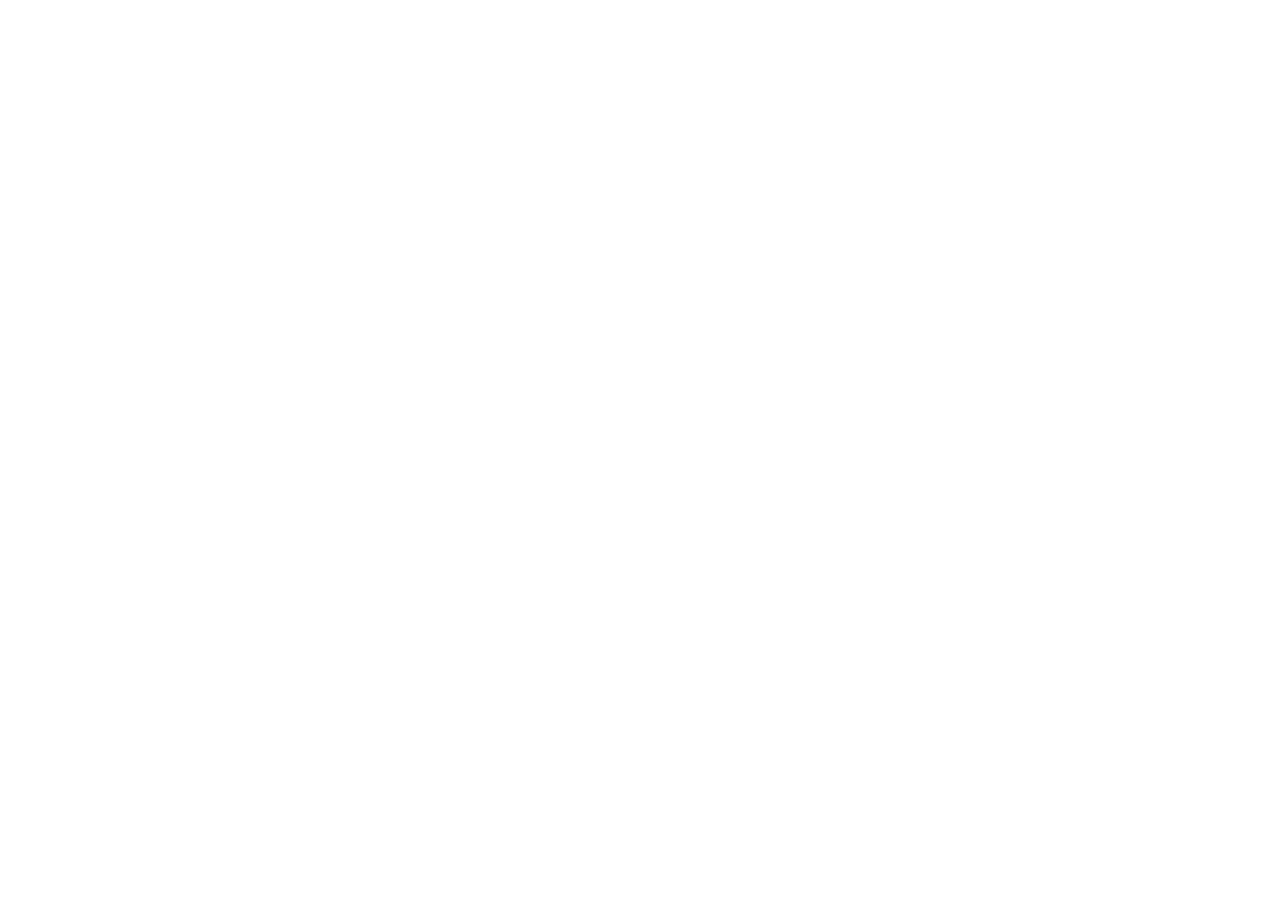
==== patentip/index.html @ 71cf48d3 "yo" ====
<!DOCTYPE html>
<html lang="en">
<head>
    <meta charset="UTF-8">
    <meta name="viewport" content="width=device-width, initial-scale=1.0">
    <meta http-equiv="X-UA-Compatible" content="ie=edge">
    <title>Document</title>
</head>
<body>
    
</body>
</html>
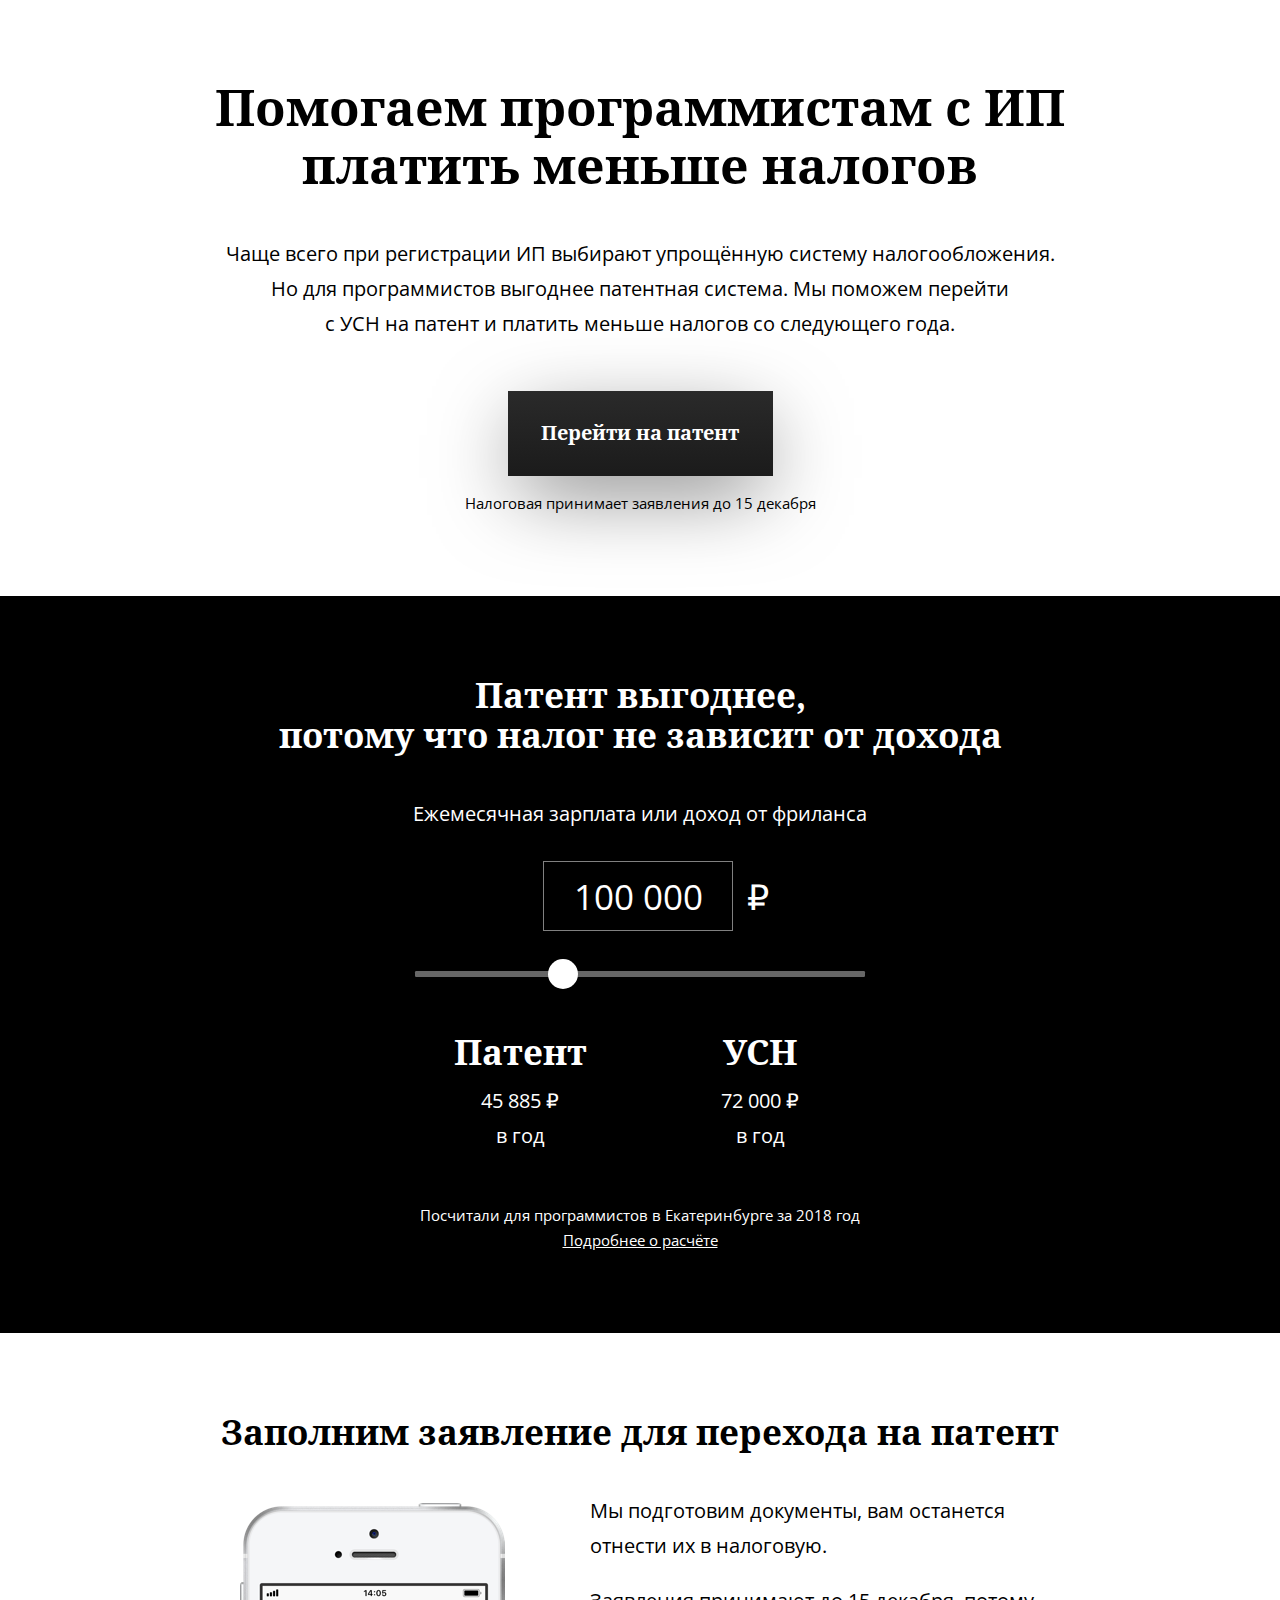
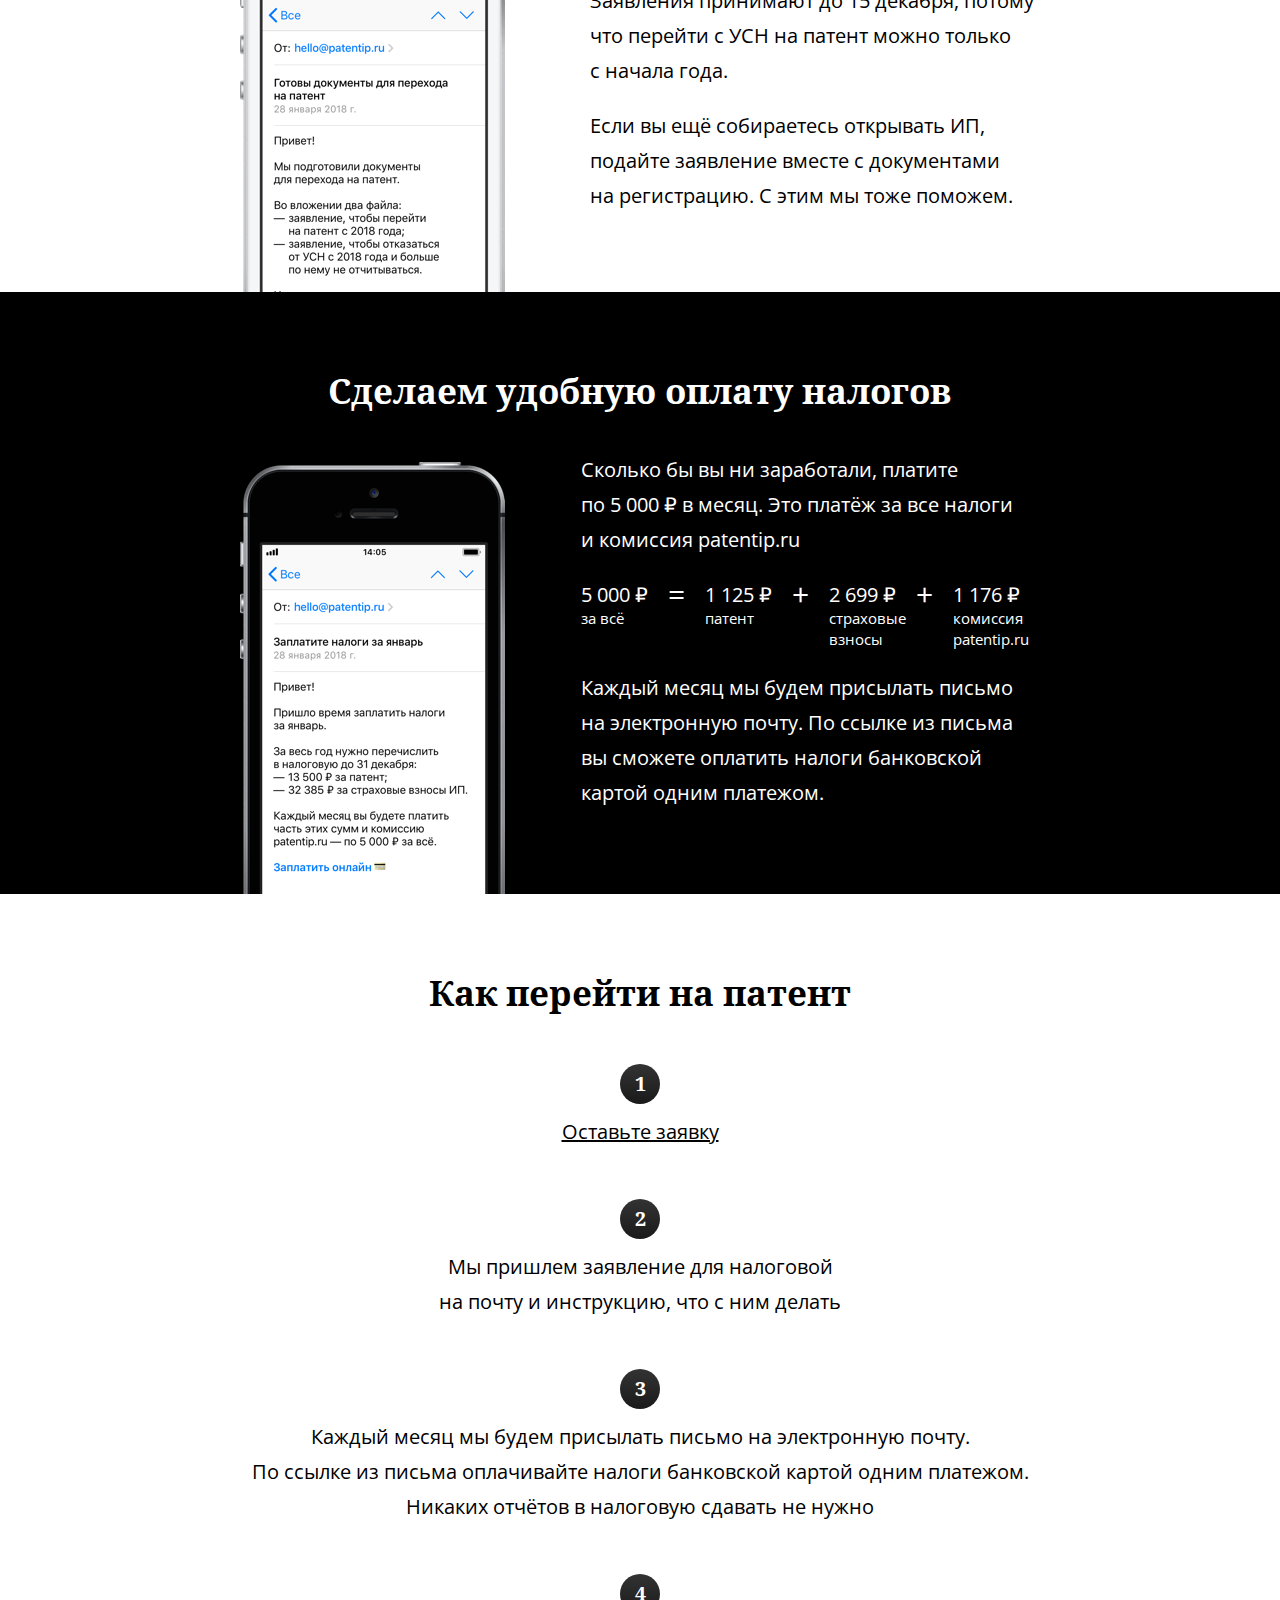
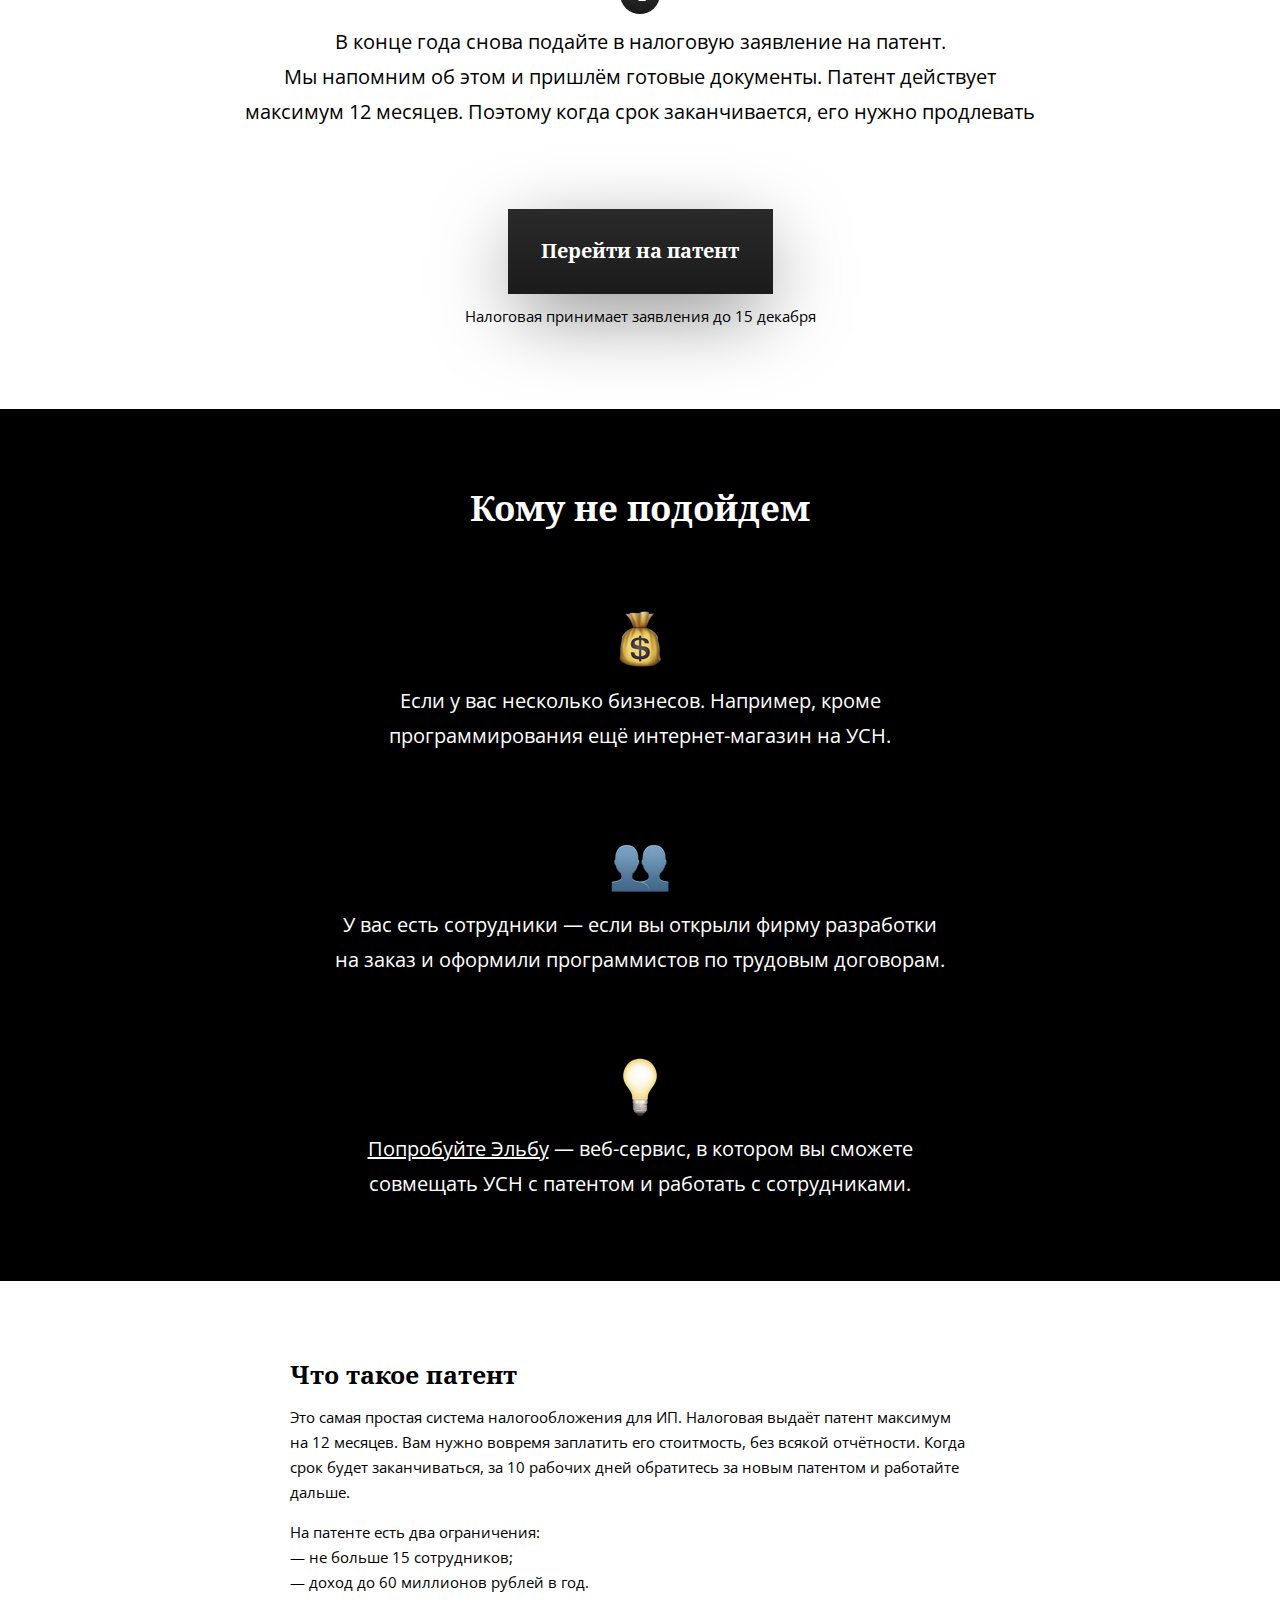
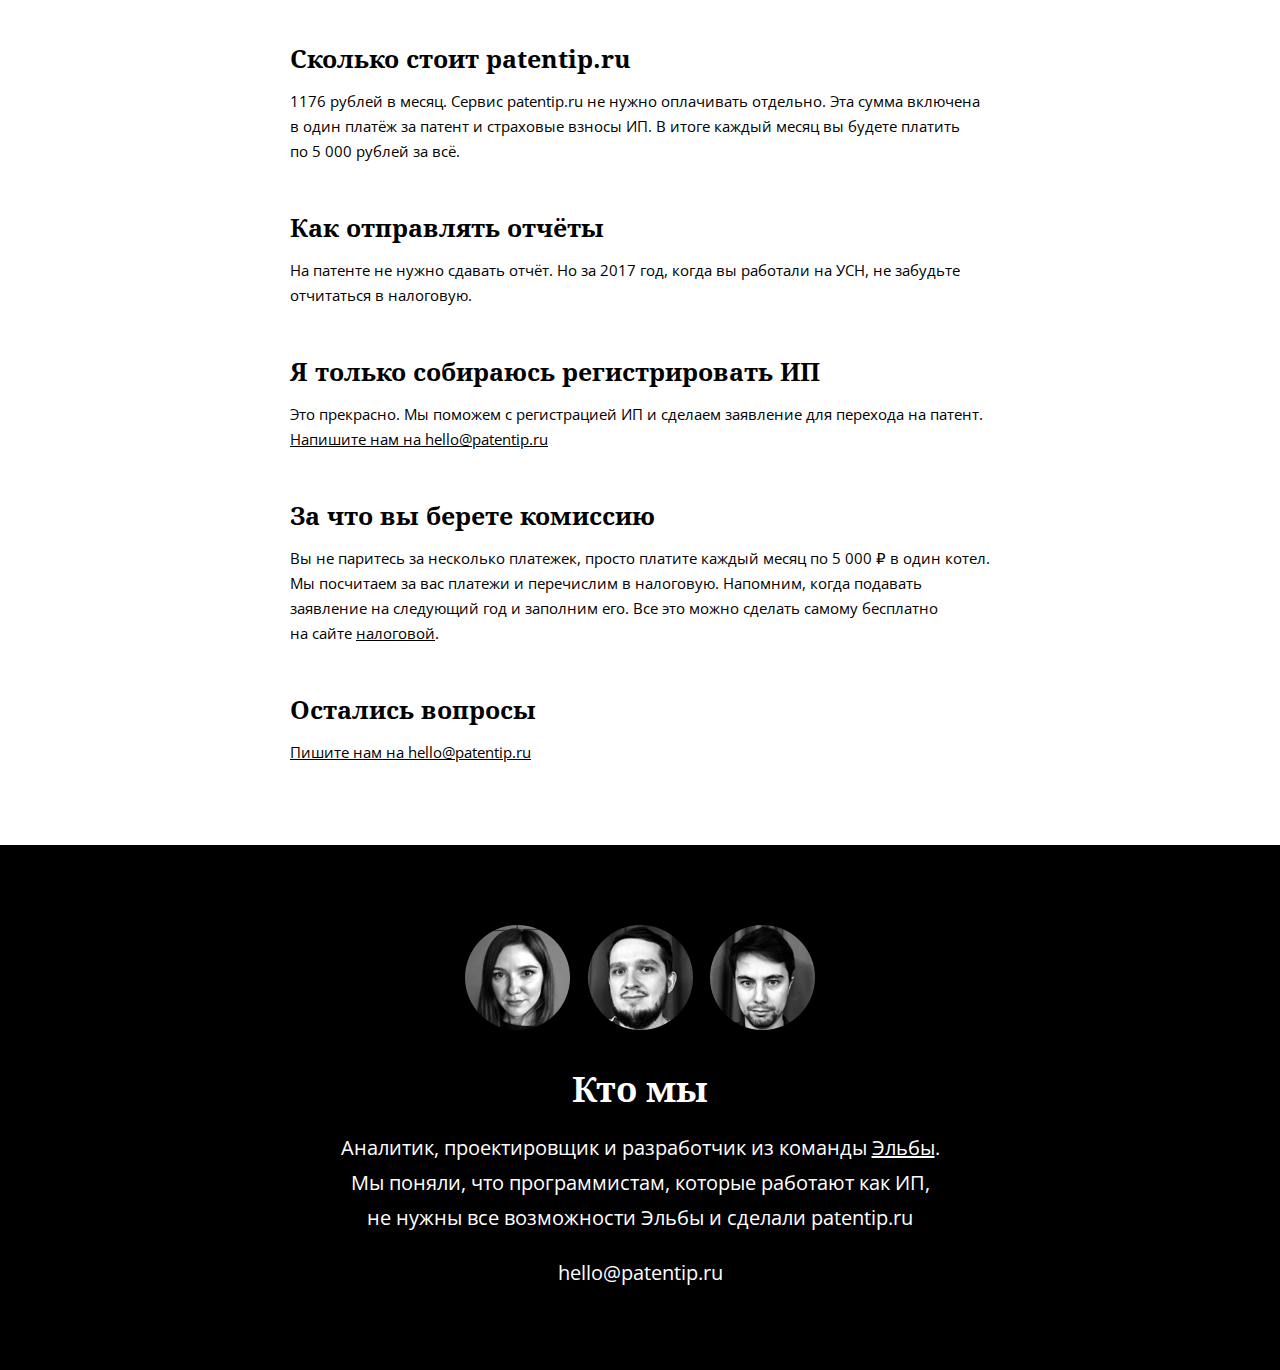
==== commit 71e2b000: "patentip" ====
--- a/patentip/index.html
+++ b/patentip/index.html
@@ -1,12 +1,329 @@
-<!DOCTYPE html>
+<!doctype html>
 <html lang="en">
+
 <head>
-    <meta charset="UTF-8">
-    <meta name="viewport" content="width=device-width, initial-scale=1.0">
-    <meta http-equiv="X-UA-Compatible" content="ie=edge">
-    <title>Document</title>
+  <title>Патент для ИП</title>
+  <meta charset="utf-8">
+  <meta name="viewport" content="width=device-width, initial-scale=1">
+  <link href="https://fonts.googleapis.com/css?family=Open+Sans" rel="stylesheet">
+  <link rel="stylesheet" href="style.css">
+  <script type="text/javascript"> (function (d, w, c) { (w[c] = w[c] || []).push(function () { try { w.yaCounter46892529 = new Ya.Metrika({ id: 46892529, clickmap: true, trackLinks: true, accurateTrackBounce: true, webvisor: true }); } catch (e) { } }); var n = d.getElementsByTagName("script")[0], s = d.createElement("script"), f = function () { n.parentNode.insertBefore(s, n); }; s.type = "text/javascript"; s.async = true; s.src = "https://mc.yandex.ru/metrika/watch.js"; if (w.opera == "[object Opera]") { d.addEventListener("DOMContentLoaded", f, false); } else { f(); } })(document, window, "yandex_metrika_callbacks"); </script>
+  <noscript>
+    <div>
+      <img src="https://mc.yandex.ru/watch/46892529" style="position:absolute; left:-9999px;" alt="" />
+    </div>
+  </noscript>
 </head>
-<body>
-    
+
+<body class="text-center">
+  <div class="white container margin-auto xl-bottom-padding">
+    <p class="xl-text serif xl-top-margin">
+      Помогаем программистам с&nbsp;ИП платить меньше налогов
+    </p>
+    <p class="text sans m-top-margin">
+      Чаще всего при регистрации&nbsp;ИП выбирают упрощённую систему налогообложения.
+      <br>Но&nbsp;для программистов выгоднее патентная система. Мы&nbsp;поможем перейти
+      <br>с&nbsp;УСН на&nbsp;патент и&nbsp;платить меньше налогов со&nbsp;следующего года.
+    </p>
+    <button class="btn m-btn text serif l-top-margin js-buy">Перейти на&nbsp;патент</button>
+    <p class="xs-text sans line-top-margin">Налоговая принимает заявления до&nbsp;15&nbsp;декабря</p>
+  </div>
+  <div class="black xl-top-padding xl-bottom-padding">
+    <div class="container margin-auto">
+      <p class="l-text serif">Патент выгоднее,
+        <br>потому что налог не&nbsp;зависит от&nbsp;дохода</p>
+      <div class="mobile-container margin-auto">
+        <p class="text sans m-top-margin">Ежемесячная зарплата или доход от&nbsp;фриланса</p>
+      </div>
+      <div>
+        <div class="ruble-row">
+          <input class="s-top-margin price-input black text-center l-text sans" id="profitText" type="text" value="100 000">
+          <span class="ruble-sign sans l-text">₽</span>
+        </div>
+      </div>
+      <input class="m-top-margin profit-range" id="profitRange" type="range" min="0" max="19" value="6" step="1">
+    </div>
+    <div class="tax-flex-container margin-auto tax-top-margin l-bottom-margin">
+      <div class="tax-flex-item">
+        <p class="l-text serif xs-bottom-margin text-left-mobile">Патент</p>
+        <p class="tax-price text sans text-right-mobile">
+          <span id="patentTotal">45&nbsp;885</span>&nbsp;₽</p>
+        <p class="text sans desktop-only">в&nbsp;год</p>
+      </div>
+      <div class="tax-flex-item">
+        <p class="l-text serif xs-bottom-margin text-left-mobile">УСН</p>
+        <p class="tax-price text sans text-right-mobile">
+          <span id="usnTotal">72&nbsp;000</span>&nbsp;₽</p>
+        <p class="text sans desktop-only">в&nbsp;год</p>
+      </div>
+    </div>
+    <p class="desktop-only xs-text sans">Посчитали для программистов в&nbsp;Екатеринбурге за&nbsp;2018 год</p>
+    <p class="mobile-only xs-text sans">
+      Суммы посчитаны
+      <br>для программистов с&nbsp;пропиской
+      <br>в&nbsp;Екатеринбурге и&nbsp;Свердловской области</p>
+    <div>
+      <a class="xs-text sans" href="https://goo.gl/5ZdKts" target="_blank">Подробнее о&nbsp;расчёте</a>
+    </div>
+  </div>
+  <div class="white xl-top-padding">
+    <div class="container margin-auto">
+      <div class="title-container-mobile text-center margin-auto">
+        <p class="l-text serif">Заполним заявление для перехода на&nbsp;патент</p>
+      </div>
+      <div class="iphone-flex-container l-top-margin margin-auto">
+        <div class="iphone iphone-white">
+        </div>
+        <div class="iphone-text text sans text-left iphone-top-margin-mobile">
+          <p>Мы&nbsp;подготовим документы, вам останется
+            <br>отнести их&nbsp;в&nbsp;налоговую.
+          </p>
+          <p class="line-top-margin">Заявления принимают до&nbsp;15&nbsp;декабря, потому что перейти с&nbsp;УСН на&nbsp;патент можно
+            только с&nbsp;начала года.
+          </p>
+          <p class="line-top-margin">Если вы&nbsp;ещё собираетесь открывать&nbsp;ИП, подайте заявление вместе с&nbsp;документами
+            на&nbsp;регистрацию. С&nbsp;этим мы&nbsp;тоже поможем.
+          </p>
+        </div>
+      </div>
+    </div>
+  </div>
+  <div class="black xl-top-padding">
+    <div class="container margin-auto">
+      <p class="l-text serif">Сделаем удобную оплату налогов</p>
+      <div class="iphone-flex-container l-top-margin margin-auto">
+        <div class="iphone iphone-black">
+        </div>
+        <div class="iphone-text iphone-top-margin-mobile text sans text-left">
+          <p>Сколько&nbsp;бы вы&nbsp;ни&nbsp;заработали, платите по&nbsp;5&nbsp;000&nbsp;₽ в&nbsp;месяц.
+            Это платёж за&nbsp;все налоги и&nbsp;комиссия patentip.ru
+          </p>
+          <div class="calc-row line-top-margin desktop-only">
+            <div class="calc-col">
+              <p>5&nbsp;000&nbsp;₽</p>
+              <p class="xs-text calc-top-margin">за&nbsp;всё</p>
+            </div>
+            <div class="calc-col">
+              <p class="symbol-text">=</p>
+            </div>
+            <div class="calc-col">
+              <p>1&nbsp;125&nbsp;₽</p>
+              <p class="xs-text calc-top-margin">патент</p>
+            </div>
+            <div class="calc-col">
+              <p class="symbol-text">+</p>
+            </div>
+            <div class="calc-col">
+              <p>2&nbsp;699&nbsp;₽</p>
+              <p class="xs-text calc-top-margin">страховые взносы</p>
+            </div>
+            <div class="calc-col">
+              <p class="symbol-text">+</p>
+            </div>
+            <div class="calc-col">
+              <p>1&nbsp;176&nbsp;₽</p>
+              <p class="xs-text calc-top-margin">комиссия patentip.ru</p>
+            </div>
+          </div>
+          <div class="mobile-only iphone-top-margin-mobile">
+            <div class="mobile-calc-container margin-auto">
+              <div class="mobile-calc-row">
+                <span class="inline-block text-right mobile-calc-price">1&nbsp;125&nbsp;₽</span>
+                <span class="inline-block text-left mobile-calc-label">патент</span>
+              </div>
+              <div class="mobile-calc-row">
+                <span class="inline-block text-right mobile-calc-price">+&nbsp;2&nbsp;699&nbsp;₽</span>
+                <span class="inline-block text-left mobile-calc-label">страховые взносы</span>
+              </div>
+              <div class="mobile-calc-row">
+                <span class="inline-block text-right mobile-calc-price">+&nbsp;1&nbsp;176&nbsp;₽ </span>
+                <span class="inline-block text-left mobile-calc-label">комиссия patentip.ru</span>
+              </div>
+              <hr class="faded-text s-top-margin">
+              <div class="mobile-calc-row s-top-margin">
+                <span class="inline-block text-right mobile-calc-price">5&nbsp;000&nbsp;₽ </span>
+                <span class="inline-block text-left mobile-calc-label">за&nbsp;всё</span>
+              </div>
+            </div>
+          </div>
+          <p class="line-top-margin">
+            Каждый месяц мы&nbsp;будем присылать письмо на&nbsp;электронную почту. По&nbsp;ссылке из&nbsp;письма
+            вы&nbsp;сможете оплатить налоги банковской картой одним платежом.
+          </p>
+        </div>
+      </div>
+    </div>
+  </div>
+  <div class="white xl-top-padding xl-bottom-padding">
+    <div class="container margin-auto">
+      <p class="l-text serif">Как перейти на&nbsp;патент</p>
+
+      <div class="step-circle margin-auto l-top-margin xs-bottom-margin">
+        <p class="white-text serif text">1</p>
+      </div>
+      <span class="underline pointer text sans js-buy">Оставьте заявку</span>
+
+      <div class="step-circle margin-auto l-top-margin xs-bottom-margin">
+        <p class="white-text serif text">2</p>
+      </div>
+      <p class="sans text">Мы&nbsp;пришлем заявление для налоговой
+        <br>на&nbsp;почту и&nbsp;инструкцию, что с&nbsp;ним делать
+      </p>
+
+      <div class="step-circle margin-auto l-top-margin xs-bottom-margin">
+        <p class="white-text serif text">3</p>
+      </div>
+      <p class="sans text">Каждый месяц мы&nbsp;будем присылать письмо на&nbsp;электронную почту.
+        <br>По&nbsp;ссылке из&nbsp;письма оплачивайте налоги банковской картой одним платежом.
+        <br>Никаких отчётов в&nbsp;налоговую сдавать не&nbsp;нужно
+      </p>
+
+      <div class="step-circle margin-auto l-top-margin xs-bottom-margin">
+        <p class="white-text serif text">4</p>
+      </div>
+      <p class="sans text">В&nbsp;конце года снова подайте в&nbsp;налоговую заявление на&nbsp;патент.
+        <br>Мы&nbsp;напомним об&nbsp;этом и&nbsp;пришлём готовые документы. Патент действует
+        <br>максимум 12&nbsp;месяцев. Поэтому когда срок заканчивается, его нужно продлевать
+      </p>
+      <button class="btn m-btn text serif xl-top-margin xs-bottom-margin js-buy">Перейти на&nbsp;патент</button>
+      <p class="sans xs-text">Налоговая принимает заявления до&nbsp;15&nbsp;декабря</p>
+    </div>
+  </div>
+  <div class="black xl-top-padding xl-bottom-padding">
+    <div class="container margin-auto">
+      <p class="l-text serif title-container-mobile margin-auto">Кому не&nbsp;подойдем</p>
+      <div class="xl-top-margin xs-bottom-margin">
+        <img src="img/money-desktop.png">
+      </div>
+      <div class="margin-auto reject-container">
+        <p class="text sans">
+          Если у&nbsp;вас несколько бизнесов. Например, кроме программирования ещё интернет-магазин на&nbsp;УСН.
+        </p>
+      </div>
+
+      <div class="xl-top-margin xs-bottom-margin">
+        <img src="img/guys-desktop.png">
+      </div>
+      <div class="margin-auto reject-container">
+        <p class="text sans">
+          У&nbsp;вас есть сотрудники&nbsp;&mdash; если вы&nbsp;открыли фирму разработки на&nbsp;заказ и&nbsp;оформили
+          программистов по&nbsp;трудовым договорам.
+        </p>
+      </div>
+
+      <div class="xl-top-margin xs-bottom-margin">
+        <img src="img/lightbulb-desktop.png">
+      </div>
+      <div class="margin-auto reject-container">
+        <p class="text sans">
+          <a href="https://e-kontur.ru/?utm_source=patentip&utm_campain=patentip" target="_blank">Попробуйте Эльбу</a>&nbsp;&mdash; веб-сервис, в&nbsp;котором вы&nbsp;сможете совмещать УСН
+          с&nbsp;патентом и&nbsp;работать с&nbsp;сотрудниками.
+        </p>
+      </div>
+    </div>
+  </div>
+  <div class="white xl-top-padding xl-bottom-padding text-left">
+    <div class="qa-container margin-auto">
+      <p class="m-text serif">Что такое патент</p>
+      <p class="xs-text sans line-top-margin">
+        Это самая простая система налогообложения для ИП. Налоговая выдаёт патент максимум на&nbsp;12&nbsp;месяцев.
+        Вам нужно вовремя заплатить его стоитмость, без всякой отчётности. Когда срок будет заканчиваться,
+        за&nbsp;10&nbsp;рабочих дней обратитесь за&nbsp;новым патентом и&nbsp;работайте дальше.
+      </p>
+      <p class="xs-text sans line-top-margin">На&nbsp;патенте есть два ограничения:</p>
+      <p class="xs-text sans">&mdash;&nbsp;не&nbsp;больше 15&nbsp;сотрудников;</p>
+      <p class="xs-text sans">&mdash;&nbsp;доход до&nbsp;60&nbsp;миллионов рублей в&nbsp;год.</p>
+
+      <p class="m-text serif l-top-margin">Сколько стоит patentip.ru</p>
+      <p class="xs-text sans line-top-margin">
+        1176 рублей в&nbsp;месяц. Сервис patentip.ru не&nbsp;нужно оплачивать отдельно. Эта сумма включена в&nbsp;один
+        платёж за&nbsp;патент и&nbsp;страховые взносы ИП. В&nbsp;итоге каждый месяц вы&nbsp;будете платить
+        по&nbsp;5&nbsp;000 рублей за&nbsp;всё.
+      </p>
+
+      <p class="m-text serif l-top-margin">Как отправлять отчёты</p>
+      <p class="xs-text sans line-top-margin">
+        На&nbsp;патенте не&nbsp;нужно сдавать отчёт. Но&nbsp;за&nbsp;2017&nbsp;год, когда вы&nbsp;работали на&nbsp;УСН,
+        не&nbsp;забудьте отчитаться в&nbsp;налоговую.
+      </p>
+
+      <p class="m-text serif l-top-margin">Я&nbsp;только собираюсь регистрировать ИП</p>
+      <p class="xs-text sans line-top-margin">
+        Это прекрасно. Мы&nbsp;поможем с&nbsp;регистрацией&nbsp;ИП и&nbsp;сделаем заявление для перехода на&nbsp;патент.
+        <a class="block" href="mailto:hello@patentip.ru">Напишите нам на&nbsp;hello@patentip.ru</a>
+      </p>
+
+      <p class="m-text serif l-top-margin">За&nbsp;что вы&nbsp;берете комиссию</p>
+      <p class="xs-text sans line-top-margin">
+        Вы&nbsp;не&nbsp;паритесь за&nbsp;несколько платежек, просто платите каждый месяц по&nbsp;5&nbsp;000&nbsp;₽
+        в&nbsp;один котел. Мы&nbsp;посчитаем за&nbsp;вас платежи и&nbsp;перечислим в&nbsp;налоговую.
+        Напомним, когда подавать заявление на&nbsp;следующий год и&nbsp;заполним его. Все это можно сделать
+        самому бесплатно на&nbsp;сайте
+        <a href="https://www.nalog.ru/rn66/ip/ip_pay_taxes/patent/" target="_blank">налоговой</a>.
+      </p>
+
+      <p class="m-text serif l-top-margin">Остались вопросы</p>
+      <p class="line-top-margin xs-text sans ">
+        <a href="mailto:hello@patentip.ru">Пишите нам на&nbsp;hello@patentip.ru</a>
+      </p>
+    </div>
+  </div>
+  <div class="black xl-top-padding xl-bottom-padding">
+    <div class="container margin-auto">
+      <div class="margin-auto flex-between portrait-container">
+        <div class="portrait portrait-olya"></div>
+        <div class="portrait portrait-nikita"></div>
+        <div class="portrait portrait-vitya"></div>
+      </div>
+      <p class="l-text serif m-top-margin">Кто мы</p>
+      <div class="margin-auto who-container">
+        <p class="sans text line-top-margin">
+          Аналитик, проектировщик и&nbsp;разработчик из&nbsp;команды
+          <a href="https://e-kontur.ru/?utm_source=patentip&utm_campain=patentip" target="_blank">Эльбы</a>. Мы&nbsp;поняли, что программистам, которые работают как&nbsp;ИП, не&nbsp;нужны все
+          возможности Эльбы и&nbsp;сделали patentip.ru
+        </p>
+      </div>
+      <p class="line-top-margin text sans">
+        <a class="hover-underline" href="mailto:hello@patentip.ru">
+          hello@patentip.ru
+        </a>
+      </p>
+    </div>
+  </div>
+
+  <div class="modal-backdrop hidden" id="modalBackdrop">
+  </div>
+  <div class="modal-container hidden" id="modalContainer">
+    <div class="modal white">
+      <div class="modal-content" id="contactForm">
+        <span class="xl-text faded-text cross pointer js-closeModal desktop-only">&times;</span>
+        <p class="serif l-text">
+          Заявка для перехода на&nbsp;патент
+        </p>
+        <p class="sans text line-top-margin">
+          Оставьте ИНН, адрес и&nbsp;почту.
+          <br>Через пару дней мы&nbsp;пришлём готовое заявление для перехода на&nbsp;патент вместе с&nbsp;инструкцией.
+        </p>
+        <div class="m-top-margin">
+          <input class="material-input inn-input text sans block" name="INN" type="number" maxlength="12" placeholder="ИНН">
+          <input class="material-input address-input text sans block s-top-margin m-top-margin-mobile" name="ADDRESS"
+            type="text" placeholder="Адрес по прописке">
+          <input class="material-input email-input text sans block s-top-margin m-top-margin-mobile" name="EMAIL"
+            type="text" placeholder="Почта для связи">
+        </div>
+        <div class="l-top-margin m-top-margin-mobile modal-buttons">
+          <button class="btn s-btn text serif send-button" id="sendButton" type="button">
+            Отправить
+          </button>
+          <span class="text serif pointer js-closeModal underline">Отменить</span>
+        </div>
+        <div style="position: absolute; left: -5000px;" aria-hidden="true">
+          <input type="text" name="b_f2ee73dadee609fef7b692874_e409776273" tabindex="-1" value="">
+        </div>
+      </div>
+    </div>
+  </div>
+  <script src="index.js"></script>
 </body>
+
 </html>--- a/patentip/style.css
+++ b/patentip/style.css
@@ -0,0 +1,748 @@
+*,
+*:before,
+*:after {
+  box-sizing: border-box;
+  margin: 0;
+  background-size: 100% 100%;
+}
+
+hr {
+  display: block;
+  height: 1px;
+  border: 0;
+  border-top: 1px solid #ccc;
+  margin: 1em 0;
+  padding: 0;
+}
+
+input[type='number'] {
+  -moz-appearance: textfield;
+}
+
+input::-webkit-outer-spin-button,
+input::-webkit-inner-spin-button {
+  -webkit-appearance: none;
+}
+
+@font-face {
+  font-family: 'DroidSerif-Bold';
+  src: url('fonts/DroidSerif-Bold.eot');
+  src: url('fonts/DroidSerif-Bold.eot?#iefix') format('embedded-opentype'), url('fonts/DroidSerif-Bold.woff2') format('woff2'),
+    url('fonts/DroidSerif-Bold.woff') format('woff'), url('fonts/DroidSerif-Bold.ttf') format('truetype'),
+    url('fonts/DroidSerif-Bold.svg#DroidSerif') format('svg');
+}
+
+@media all and (min-width: 800px) {
+  .mobile-only {
+    display: none;
+  }
+}
+
+.container {
+  width: 960px;
+}
+
+.reject-container {
+  width: 650px;
+}
+
+.who-container {
+  width: 600px;
+}
+
+.qa-container {
+  width: 700px;
+}
+
+.margin-auto {
+  margin: 0 auto;
+}
+
+.serif {
+  font-family: DroidSerif-Bold, serif;
+}
+
+.xl-text {
+  font-size: 50px;
+}
+
+.l-text {
+  font-size: 35px;
+}
+
+.symbol-text {
+  font-size: 30px;
+}
+
+.m-text {
+  font-size: 25px;
+}
+
+.xs-text {
+  font-size: 15px;
+  line-height: 25px;
+}
+
+.sans {
+  font-family: 'Open Sans', 'Segoe UI', sans-serif;
+}
+
+.text {
+  line-height: 35px;
+  font-size: 20px;
+}
+
+.text-center {
+  text-align: center;
+}
+
+.text-left {
+  text-align: left;
+}
+
+.text-right {
+  text-align: right;
+}
+
+.btn {
+  cursor: pointer;
+  transition: 0.2s;
+  border-radius: 0;
+  height: 85px;
+  background-image: linear-gradient(to bottom, #2a2a2a, #1b1b1b);
+  color: #ffffff;
+  border-style: none;
+  box-shadow: 0px 23px 83px -11px rgba(0, 0, 0, 0.55);
+  outline: none;
+}
+
+.m-btn {
+  width: 265px;
+}
+
+.s-btn {
+  width: 196px;
+}
+
+.modal-buttons {
+  display: flex;
+  justify-content: space-between;
+  align-items: center;
+  width: 345px;
+}
+
+.hidden {
+  display: none !important;
+}
+
+.pointer {
+  cursor: pointer;
+}
+
+.underline {
+  text-decoration: underline;
+}
+
+.line-top-margin {
+  margin-top: 1em;
+}
+
+.xl-top-margin {
+  margin-top: 80px;
+}
+
+.xl-top-padding {
+  padding-top: 80px;
+}
+
+.xl-bottom-padding {
+  padding-bottom: 80px;
+}
+
+.xl-bottom-margin {
+  margin-bottom: 80px;
+}
+
+.l-top-margin {
+  margin-top: 50px;
+}
+
+.l-bottom-margin {
+  margin-bottom: 50px;
+}
+
+.m-top-margin {
+  margin-top: 40px;
+}
+
+.hover-underline {
+  text-decoration: none;
+}
+
+.hover-underline:hover {
+  text-decoration: underline;
+}
+
+.s-top-margin {
+  margin-top: 30px;
+}
+
+.xs-top-margin {
+  margin-top: 15px;
+}
+
+.xs-bottom-margin {
+  margin-bottom: 10px;
+}
+
+.inline-block {
+  display: inline-block;
+}
+
+.price-input {
+  width: 190px;
+  height: 70px;
+  border: 1px solid rgba(255, 255, 255, 0.5);
+}
+
+.iphone-flex-container {
+  width: 800px;
+  display: flex;
+  justify-content: space-between;
+}
+
+.text-left {
+  text-align: left;
+}
+
+.iphone {
+  flex: 0 0 auto;
+}
+
+/* imgs */
+
+.iphone-white {
+  background-image: url(img/desktop-white.png);
+  height: 389px;
+  width: 265px;
+}
+
+.iphone-black {
+  background-image: url(img/desktop-black.png);
+  height: 432px;
+  width: 265px;
+}
+
+.portrait {
+  width: 105px;
+  height: 105px;
+}
+
+.portrait-olya {
+  background-image: url('./img/portraits/Olya.png');
+}
+
+.portrait-nikita {
+  background-image: url('./img/portraits/Nikita.png');
+}
+
+.portrait-vitya {
+  background-image: url('./img/portraits/Vitya.png');
+}
+
+/* retina desktop */
+
+@media (-webkit-min-device-pixel-ratio: 2), (min-resolution: 192dpi) {
+  .iphone-white {
+    background-image: url(img/desktop-white-retina.png);
+  }
+
+  .iphone-black {
+    background-image: url(img/desktop-black-retina.png);
+  }
+
+  .portrait-olya {
+    background-image: url('./img/portraits/Olya@2x.png');
+  }
+
+  .portrait-nikita {
+    background-image: url('./img/portraits/Nikita@2x.png');
+  }
+
+  .portrait-vitya {
+    background-image: url('./img/portraits/Vitya@2x.png');
+  }
+}
+
+/* mobile */
+
+@media all and (max-width: 800px) {
+  .portrait {
+    width: 50px;
+    height: 50px;
+  }
+
+  .iphone-white {
+    background-image: url(img/mobile-white.png);
+  }
+
+  .iphone-black {
+    background-image: url(img/mobile-black.png);
+  }
+
+  .portrait-olya {
+    background-image: url('./img/portraits/Olya_phone.png');
+  }
+
+  .portrait-nikita {
+    background-image: url('./img/portraits/Nikita_phone.png');
+  }
+
+  .portrait-vitya {
+    background-image: url('./img/portraits/Vitya_phone.png');
+  }
+}
+
+/* retina mobile */
+
+@media all and (max-width: 800px) and (-webkit-min-device-pixel-ratio: 2), (max-width: 800px) and (min-resolution: 192dpi) {
+  .iphone-white {
+    background-image: url(img/mobile-white-retina.png);
+  }
+
+  .iphone-black {
+    background-image: url(img/mobile-black-retina.png);
+  }
+
+  .portrait-olya {
+    background-image: url('./img/portraits/Olya_phone@2x.png');
+  }
+
+  .portrait-nikita {
+    background-image: url('./img/portraits/Nikita_phone@2x.png');
+  }
+
+  .portrait-vitya {
+    background-image: url('./img/portraits/Vitya_phone@2x.png');
+  }
+}
+
+.iphone-text {
+  flex: 0 0 450px;
+  position: relative;
+  top: -10px;
+}
+
+.relative {
+  position: relative;
+}
+
+.ruble-row {
+  display: inline-block;
+  margin-left: 32px;
+}
+
+.ruble-sign {
+  margin-left: 10px;
+}
+
+.white {
+  color: #000000;
+  background-color: #ffffff;
+}
+
+.black {
+  color: #ffffff;
+  background-color: #000000;
+}
+
+.btn:active {
+  transition: 0.2s;
+  box-shadow: none;
+  outline: none;
+}
+
+a {
+  color: inherit;
+  text-decoration: underline;
+}
+
+.flex-between {
+  display: flex;
+  justify-content: space-between;
+}
+
+.portrait-container {
+  width: 350px;
+}
+
+.tax-flex-container {
+  max-width: 450px;
+  display: flex;
+  flex-direction: row;
+  justify-content: space-between;
+}
+
+.tax-flex-item {
+  flex: 0 0 50%;
+  max-width: 210px;
+}
+
+.tax-top-margin {
+  margin-top: 52px;
+}
+
+.step-circle {
+  background-image: linear-gradient(-180deg, #333333 0%, #1a1a1a 100%);
+  border-radius: 140px;
+  width: 40px;
+  height: 40px;
+  display: flex;
+  justify-content: center;
+  align-items: center;
+}
+
+.white-text {
+  color: white;
+}
+
+.faded-text {
+  color: rgba(0, 0, 0, 0.4);
+}
+
+.material-input {
+  border: none;
+  border-bottom: 1px solid rgba(0, 0, 0, 0.2);
+  padding-left: 6px;
+}
+
+.material-input:focus {
+  border-bottom: 2px solid #5264ae;
+  outline: none;
+}
+
+.inn-input {
+  width: 150px;
+}
+
+.address-input {
+  width: 400px;
+}
+
+.email-input {
+  width: 400px;
+}
+
+.modal-backdrop {
+  position: fixed;
+  top: 0;
+  left: 0;
+  width: 100vw;
+  height: 100vh;
+  background: rgba(0, 0, 0, 0.7);
+}
+
+.modal-container {
+  position: fixed;
+  top: 0;
+  left: 0;
+  width: 100vw;
+  height: 100vh;
+  display: flex;
+  justify-content: center;
+  align-items: center;
+}
+
+.disable-scroll {
+  overflow: hidden;
+}
+
+.modal {
+  position: relative;
+  flex: 0 0 auto;
+  text-align: left;
+  width: 554px;
+  height: 685px;
+  padding: 40px 50px 50px;
+}
+
+.cross {
+  position: absolute;
+  margin-top: -20px;
+  margin-right: -4px;
+  top: 20px;
+  right: 20px;
+}
+
+.block {
+  display: block;
+}
+
+.calc-row {
+  display: flex;
+  direction: row;
+}
+
+.calc-col {
+  flex: 0 0 auto;
+  max-width: 67px;
+  margin-right: 20px;
+}
+
+.calc-top-margin {
+  margin-top: -4px;
+  line-height: 1.4;
+}
+
+/* range */
+
+.profit-range {
+  width: 450px;
+  -webkit-appearance: none;
+  background: #000000;
+}
+
+.profit-range:focus {
+  outline: none;
+}
+
+.profit-range::-webkit-slider-runnable-track {
+  height: 6px;
+  cursor: pointer;
+  background: rgba(255, 255, 255, 0.4);
+  border-radius: 1.3px;
+  border: none;
+}
+
+.profit-range::-webkit-slider-thumb {
+  height: 30px;
+  width: 30px;
+  border-radius: 15px;
+  background: #ffffff;
+  cursor: pointer;
+  -webkit-appearance: none;
+  margin-top: -12.2px;
+}
+
+input[type='range']::-moz-range-track {
+  height: 6px;
+  cursor: pointer;
+  background: rgba(255, 255, 255, 0.6);
+  border-radius: 1.3px;
+  border: none;
+  width: 450px;
+}
+
+input[type='range']::-moz-range-thumb {
+  height: 30px;
+  width: 30px;
+  border-radius: 15px;
+  background: #ffffff;
+  cursor: pointer;
+}
+
+input[type='range']::-moz-focus-outer {
+  border: 0;
+}
+
+input[type='range']::-ms-track {
+  cursor: pointer;
+  border-color: #000000;
+  color: transparent;
+  height: 6px;
+  cursor: pointer;
+  background: rgba(255, 255, 255, 0.6);
+  border-radius: 1.3px;
+  border-width: 12px 0;
+  width: 450px;
+}
+
+input[type='range']::-ms-fill-lower {
+  background: transparent;
+}
+
+input[type='range']::-ms-thumb {
+  height: 30px;
+  width: 30px;
+  border-radius: 15px;
+  background: #ffffff;
+  cursor: pointer;
+}
+
+/* mobile */
+@media all and (max-width: 800px) {
+  .container,
+  .reject-container,
+  .qa-container,
+  .who-container {
+    width: 320px;
+  }
+
+  .portrait-container {
+    width: 190px;
+  }
+
+  .mobile-container {
+    width: 170px;
+  }
+
+  .title-container-mobile {
+    width: 230px;
+  }
+
+  .xl-top-margin,
+  .l-top-margin,
+  .m-top-margin {
+    margin-top: 30px;
+  }
+
+  .s-top-margin {
+    margin-top: 10px;
+  }
+
+  .l-bottom-margin {
+    margin-bottom: 30px;
+  }
+
+  .xl-top-padding {
+    padding-top: 40px;
+  }
+
+  .xl-bottom-padding {
+    padding-bottom: 50px;
+  }
+
+  .text {
+    font-size: 15px;
+    line-height: 25px;
+  }
+
+  .xl-text,
+  .l-text,
+  .l-text-mobile {
+    font-size: 30px;
+    line-height: 1;
+  }
+
+  .l-text {
+    line-height: 40px;
+  }
+
+  .btn {
+    height: 65px;
+  }
+
+  .m-btn {
+    width: 240px;
+  }
+
+  .profit-range {
+    width: 290px;
+  }
+
+  .tax-flex-container {
+    flex-direction: column;
+    max-width: 300px;
+  }
+
+  .tax-flex-item {
+    flex: 0 0 auto;
+    display: flex;
+    flex-direction: row;
+    justify-content: space-between;
+    align-items: center;
+    max-width: none;
+  }
+
+  .tax-flex-item > * {
+    flex: 0 0 45%;
+  }
+
+  .text-left-mobile {
+    text-align: left;
+  }
+
+  .text-right-mobile {
+    text-align: right;
+  }
+
+  .iphone-flex-container {
+    flex-direction: column;
+    width: auto;
+    align-items: center;
+  }
+
+  .iphone {
+    flex: 0 0 auto;
+    height: 405px;
+    width: 189px;
+  }
+
+  .iphone-top-margin-mobile {
+    margin-top: 20px;
+  }
+
+  .iphone-text {
+    text-align: center;
+    flex: 0 0 auto;
+    margin-bottom: 40px;
+  }
+
+  .desktop-only {
+    display: none;
+  }
+
+  .mobile-calc-price {
+    width: 80px;
+    margin-right: 10px;
+  }
+
+  .mobile-calc-label {
+    width: 155px;
+  }
+
+  .mobile-calc-container {
+    width: 250px;
+  }
+
+  .qa-left-padding {
+    padding-left: 0;
+  }
+
+  .modal {
+    width: 100vw;
+  }
+
+  .m-top-margin-mobile {
+    margin-top: 40px;
+  }
+
+  .s-btn {
+    flex: 0 0 150px;
+  }
+
+  .modal-buttons {
+    justify-content: flex-start;
+    width: auto;
+  }
+
+  .modal-buttons > * {
+    margin-right: 30px;
+  }
+
+  .modal-content {
+    width: 285px;
+  }
+
+  .inn-input {
+    width: 100px;
+  }
+
+  .address-input {
+    width: 100%;
+  }
+
+  .email-input {
+    width: 100%;
+  }
+}
